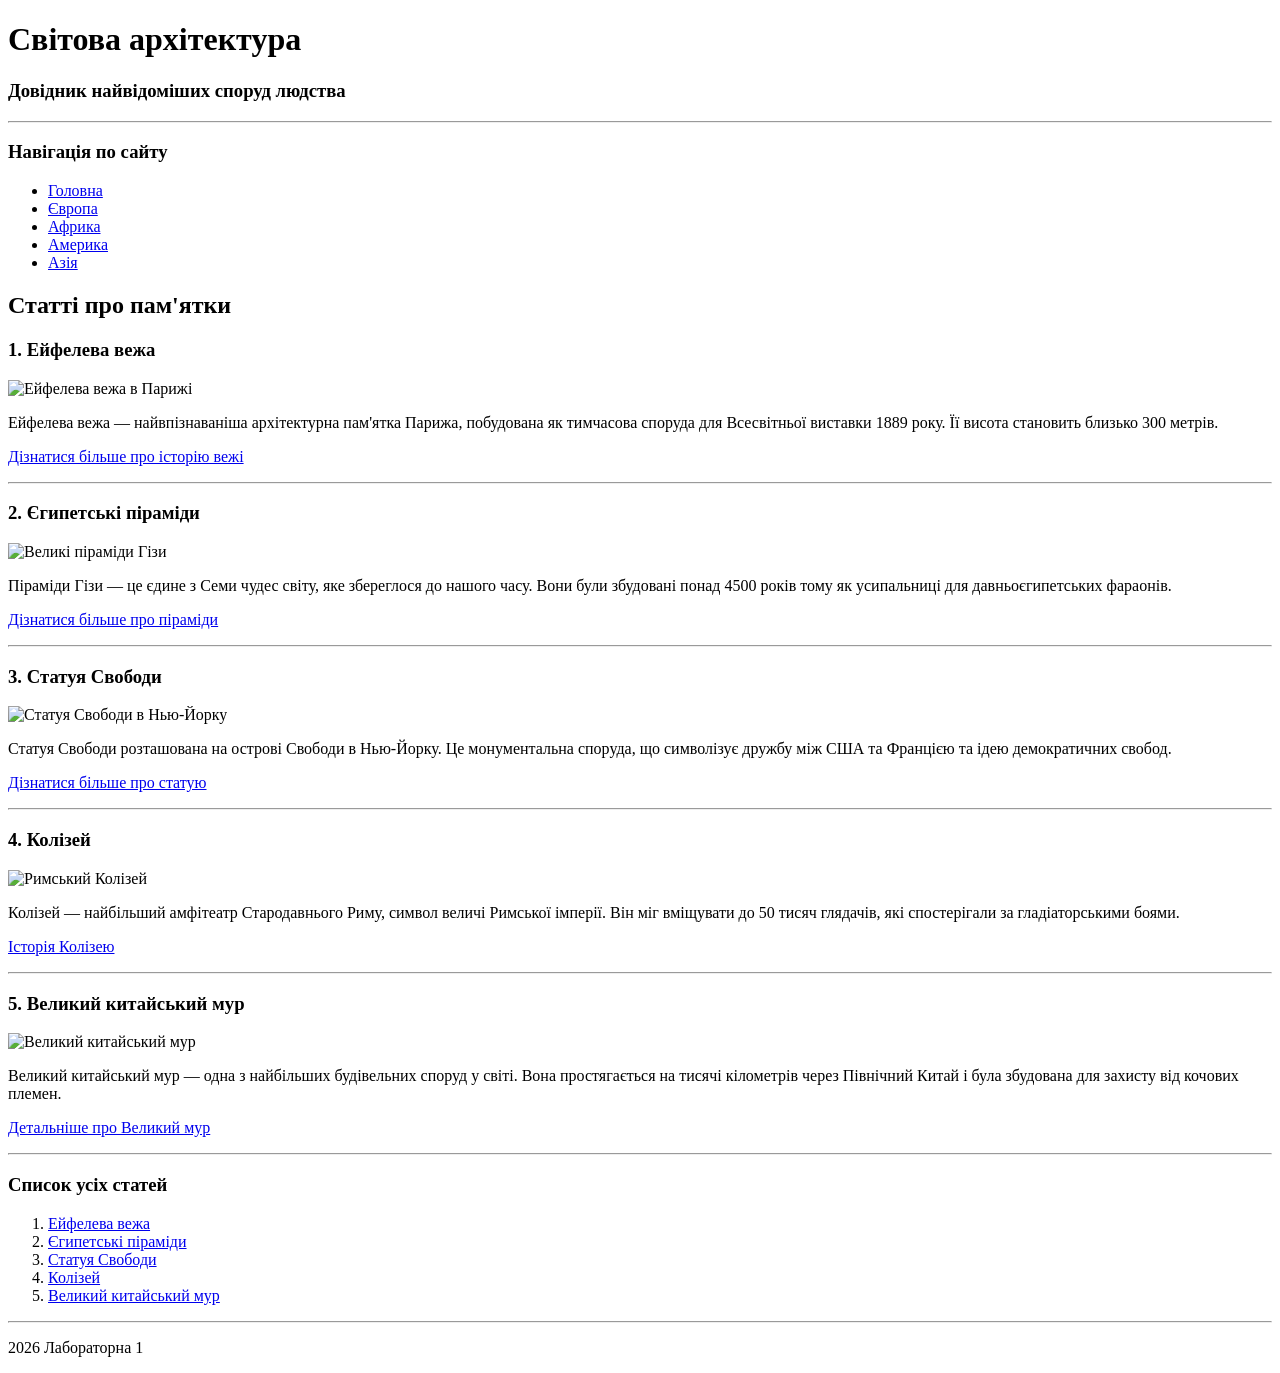
==== index.html @ 49d1f3b0 "Update and rename lab1.html to index.html" ====
<!DOCTYPE html>
<html lang="uk">
<head>
    <meta charset="UTF-8">
    <meta name="viewport" content="width=device-width, initial-scale=1.0">
    <title>Пам'ятки світу</title>
</head>
<body>
    <header>
        <h1>Світова архітектура</h1>
        <p>
            <h3>Довідник найвідоміших споруд людства</h3>
        </p>
    </header>
    <hr>
    <nav>
        <h3>Навігація по сайту</h3>
        <ul>
            <li><a href="index.html">Головна</a></li>
            <Li><a href="europe.html">Європа</a></Li>
            <li><a href="africe.html">Африка</a></li>
            <li><a href="america.html">Америка</a></li>
            <li><a href="asia.html">Азія</a></li>
        </ul>
    </nav>
    <main>
        <h2>Статті про пам'ятки</h2>
        <article id="eiffel">
            <h3>1. Ейфелева вежа</h3>
            <img src="https://images.unsplash.com/photo-1511739001486-6bfe10ce785f?w=300" alt="Ейфелева вежа в Парижі">
            <p>Ейфелева вежа — найвпізнаваніша архітектурна пам'ятка Парижа, побудована як тимчасова споруда для Всесвітньої виставки 1889 року. Її висота становить близько 300 метрів.</p>
            <p><a href="https://uk.wikipedia.org/wiki/Ейфелева_вежа" target="_blank">Дізнатися більше про історію вежі</a></p>
        </article>
        <hr>
        <article id="pyramids">
            <h3>2. Єгипетські піраміди</h3>
            <img src="https://images.unsplash.com/photo-1503177119275-0aa32b3a9368?w=300" alt="Великі піраміди Гізи">
            <p>Піраміди Гізи — це єдине з Семи чудес світу, яке збереглося до нашого часу. Вони були збудовані понад 4500 років тому як усипальниці для давньоєгипетських фараонів.</p>
            <p><a href="https://uk.wikipedia.org/wiki/Піраміди_Гізи" target="_blank">Дізнатися більше про піраміди</a></p>
        </article>
        <hr>
        <article id="liberty">
            <h3>3. Статуя Свободи</h3>
            <img src="https://images.unsplash.com/photo-1605130284535-11dd9eedc58a?w=300" alt="Статуя Свободи в Нью-Йорку">
            <p>Статуя Свободи розташована на острові Свободи в Нью-Йорку. Це монументальна споруда, що символізує дружбу між США та Францією та ідею демократичних свобод.</p>
            <p><a href="https://uk.wikipedia.org/wiki/Статуя_Свободи" target="_blank">Дізнатися більше про статую</a></p>
        </article>
        <hr>
        <article id="colosseum">
            <h3>4. Колізей</h3>
            <img src="https://images.unsplash.com/photo-1552832230-c0197dd311b5?w=300" alt="Римський Колізей">
            <p>Колізей — найбільший амфітеатр Стародавнього Риму, символ величі Римської імперії. Він міг вміщувати до 50 тисяч глядачів, які спостерігали за гладіаторськими боями.</p>
            <p><a href="https://uk.wikipedia.org/wiki/Колізей" target="_blank">Історія Колізею</a></p>
        </article>
        <hr>
        <article id="wall">
            <h3>5. Великий китайський мур</h3>
            <img src="https://images.unsplash.com/photo-1508804185872-d7badad00f7d?w=300" alt="Великий китайський мур">
            <p>Великий китайський мур — одна з найбільших будівельних споруд у світі. Вона простягається на тисячі кілометрів через Північний Китай і була збудована для захисту від кочових племен.</p>
            <p><a href="https://uk.wikipedia.org/wiki/Великий_китайський_мур" target="_blank">Детальніше про Великий мур</a></p>
        </article>
        <hr>
        <aside>
            <h3>Список усіх статей</h3>
            <ol>
                <li><a href="#eiffel">Ейфелева вежа</a></li>
                <li><a href="#pyramids">Єгипетські піраміди</a></li>
                <li><a href="#liberty">Статуя Свободи</a></li>
                <li><a href="#colosseum">Колізей</a></li>
                <li><a href="#wall">Великий китайський мур</a></li>
            </ol>
        </aside>
    </main>
    <footer>
        <hr>
        <p>2026 Лабораторна 1</p>
    </footer>
</body>
</html>
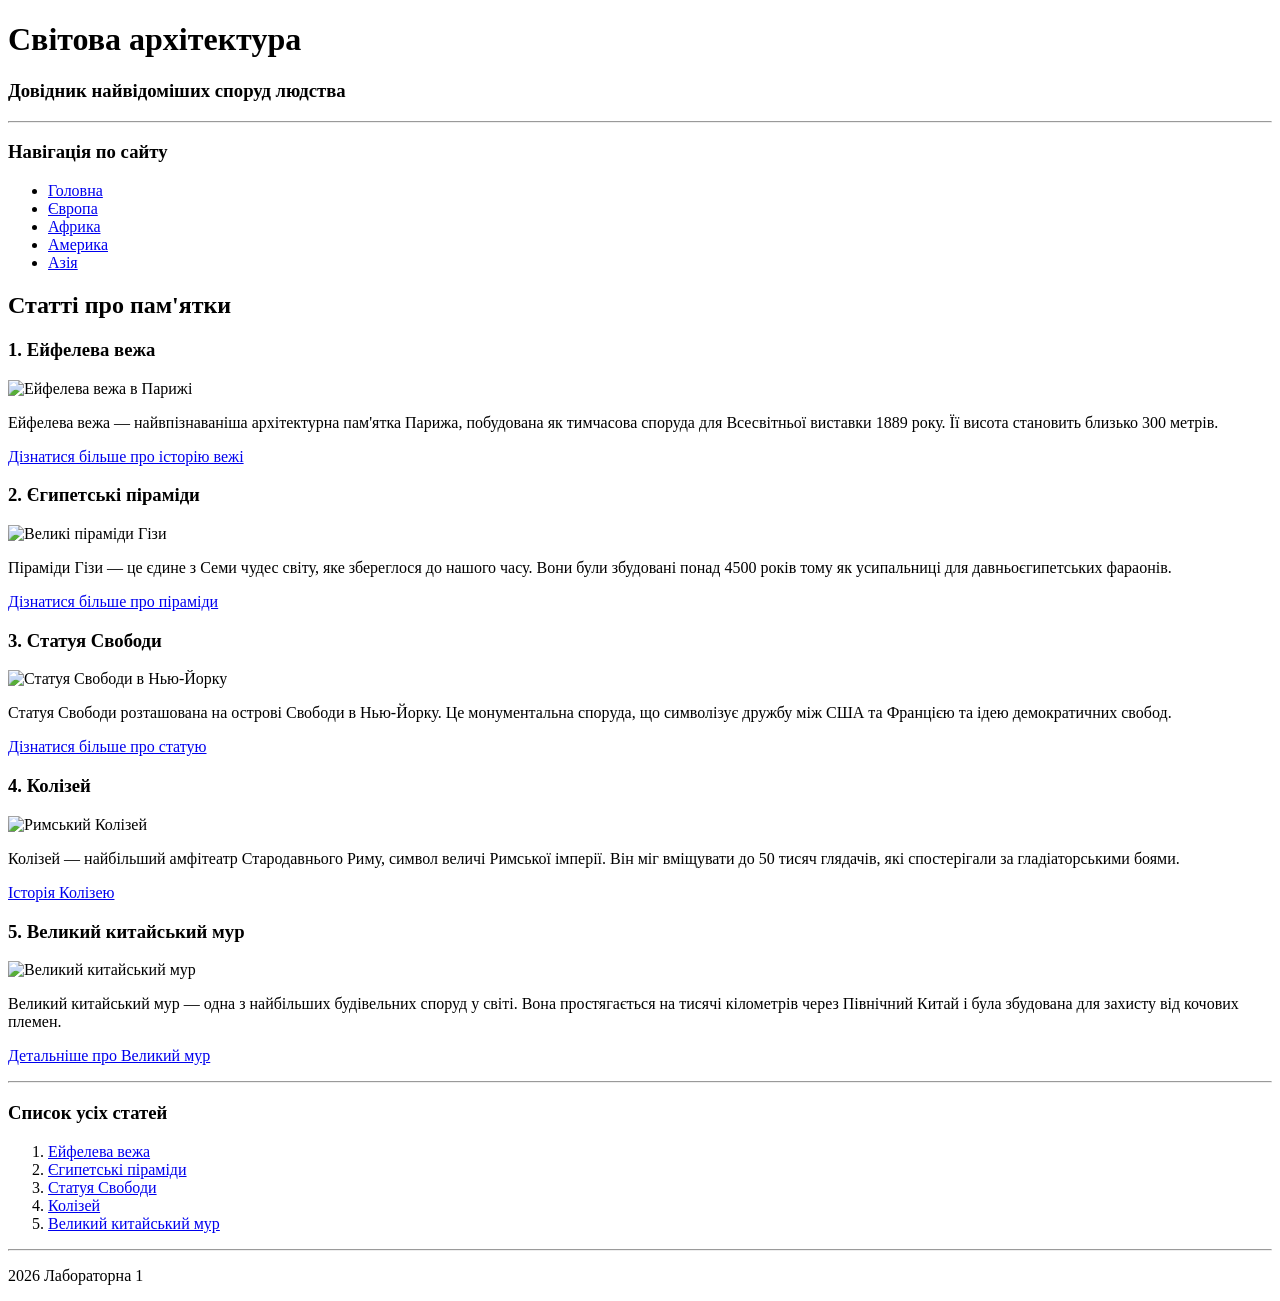
==== commit 87180a9f: "Update index.html" ====
--- a/index.html
+++ b/index.html
@@ -31,28 +31,24 @@
             <p>Ейфелева вежа — найвпізнаваніша архітектурна пам'ятка Парижа, побудована як тимчасова споруда для Всесвітньої виставки 1889 року. Її висота становить близько 300 метрів.</p>
             <p><a href="https://uk.wikipedia.org/wiki/Ейфелева_вежа" target="_blank">Дізнатися більше про історію вежі</a></p>
         </article>
-        <hr>
         <article id="pyramids">
             <h3>2. Єгипетські піраміди</h3>
             <img src="https://images.unsplash.com/photo-1503177119275-0aa32b3a9368?w=300" alt="Великі піраміди Гізи">
             <p>Піраміди Гізи — це єдине з Семи чудес світу, яке збереглося до нашого часу. Вони були збудовані понад 4500 років тому як усипальниці для давньоєгипетських фараонів.</p>
             <p><a href="https://uk.wikipedia.org/wiki/Піраміди_Гізи" target="_blank">Дізнатися більше про піраміди</a></p>
         </article>
-        <hr>
         <article id="liberty">
             <h3>3. Статуя Свободи</h3>
             <img src="https://images.unsplash.com/photo-1605130284535-11dd9eedc58a?w=300" alt="Статуя Свободи в Нью-Йорку">
             <p>Статуя Свободи розташована на острові Свободи в Нью-Йорку. Це монументальна споруда, що символізує дружбу між США та Францією та ідею демократичних свобод.</p>
             <p><a href="https://uk.wikipedia.org/wiki/Статуя_Свободи" target="_blank">Дізнатися більше про статую</a></p>
         </article>
-        <hr>
         <article id="colosseum">
             <h3>4. Колізей</h3>
             <img src="https://images.unsplash.com/photo-1552832230-c0197dd311b5?w=300" alt="Римський Колізей">
             <p>Колізей — найбільший амфітеатр Стародавнього Риму, символ величі Римської імперії. Він міг вміщувати до 50 тисяч глядачів, які спостерігали за гладіаторськими боями.</p>
             <p><a href="https://uk.wikipedia.org/wiki/Колізей" target="_blank">Історія Колізею</a></p>
         </article>
-        <hr>
         <article id="wall">
             <h3>5. Великий китайський мур</h3>
             <img src="https://images.unsplash.com/photo-1508804185872-d7badad00f7d?w=300" alt="Великий китайський мур">
@@ -77,3 +73,4 @@
     </footer>
 </body>
 </html>
+
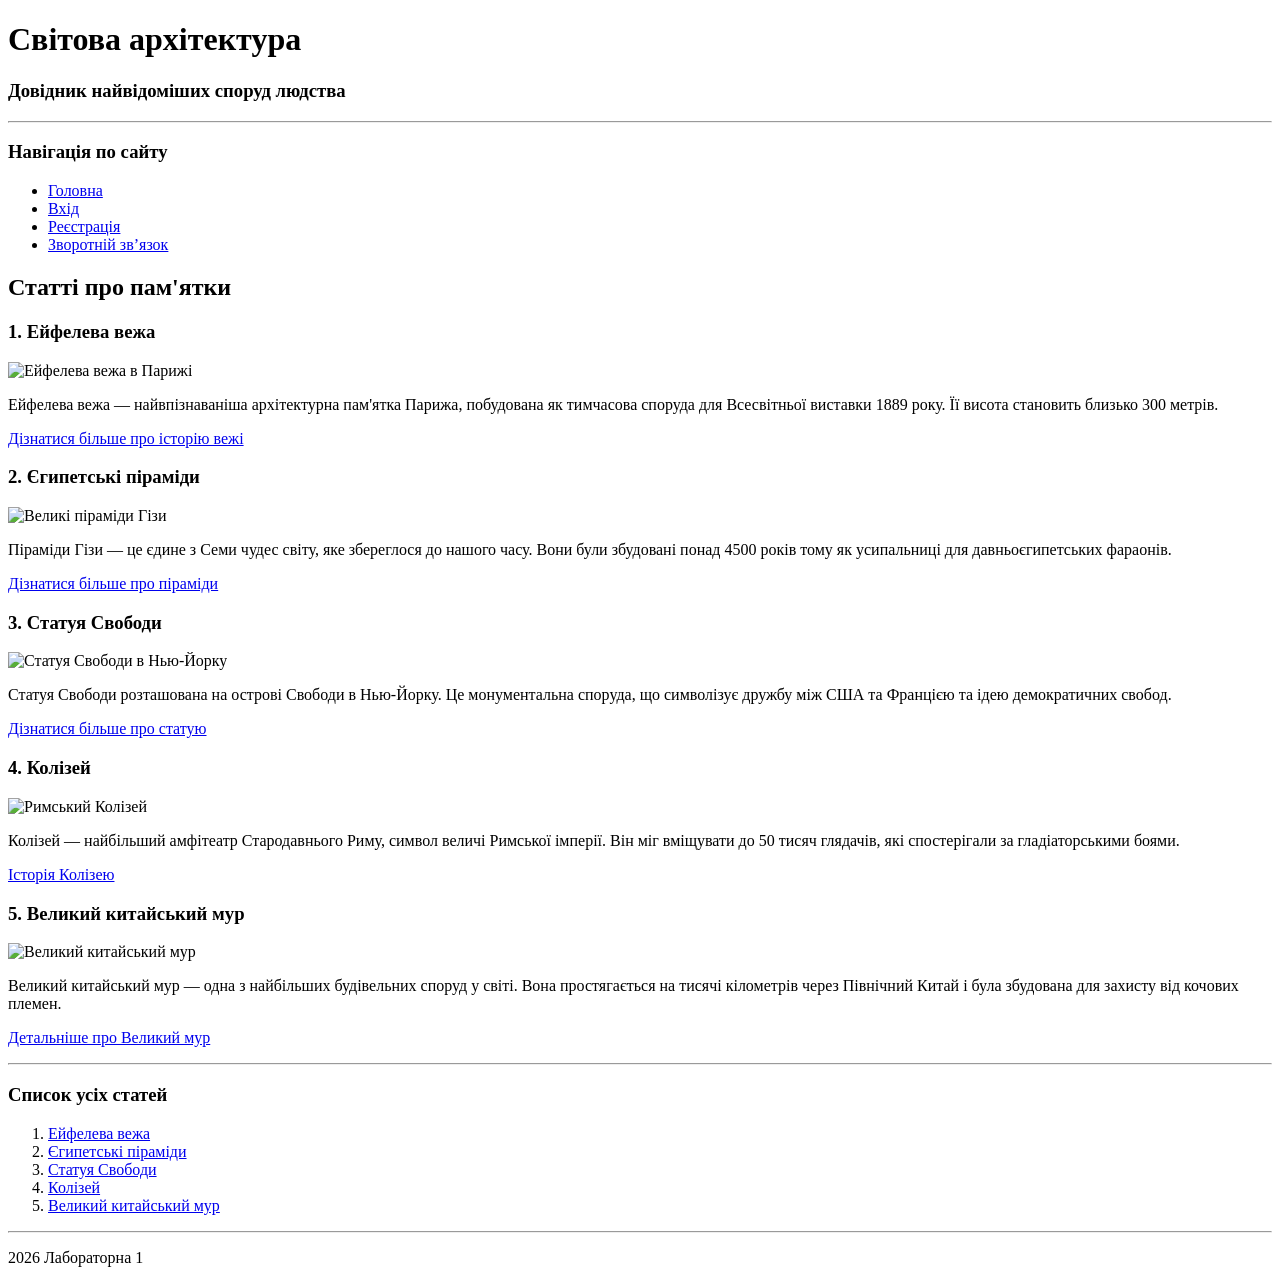
==== commit 0bf76077: "Update index.html" ====
--- a/index.html
+++ b/index.html
@@ -17,10 +17,9 @@
         <h3>Навігація по сайту</h3>
         <ul>
             <li><a href="index.html">Головна</a></li>
-            <Li><a href="europe.html">Європа</a></Li>
-            <li><a href="africe.html">Африка</a></li>
-            <li><a href="america.html">Америка</a></li>
-            <li><a href="asia.html">Азія</a></li>
+            <li><a href="login.html">Вхід</a></li>
+            <li><a href="register.html">Реєстрація</a></li>
+            <li><a href="feedback.html">Зворотній зв’язок</a></li>
         </ul>
     </nav>
     <main>
@@ -74,3 +73,4 @@
 </body>
 </html>
 
+
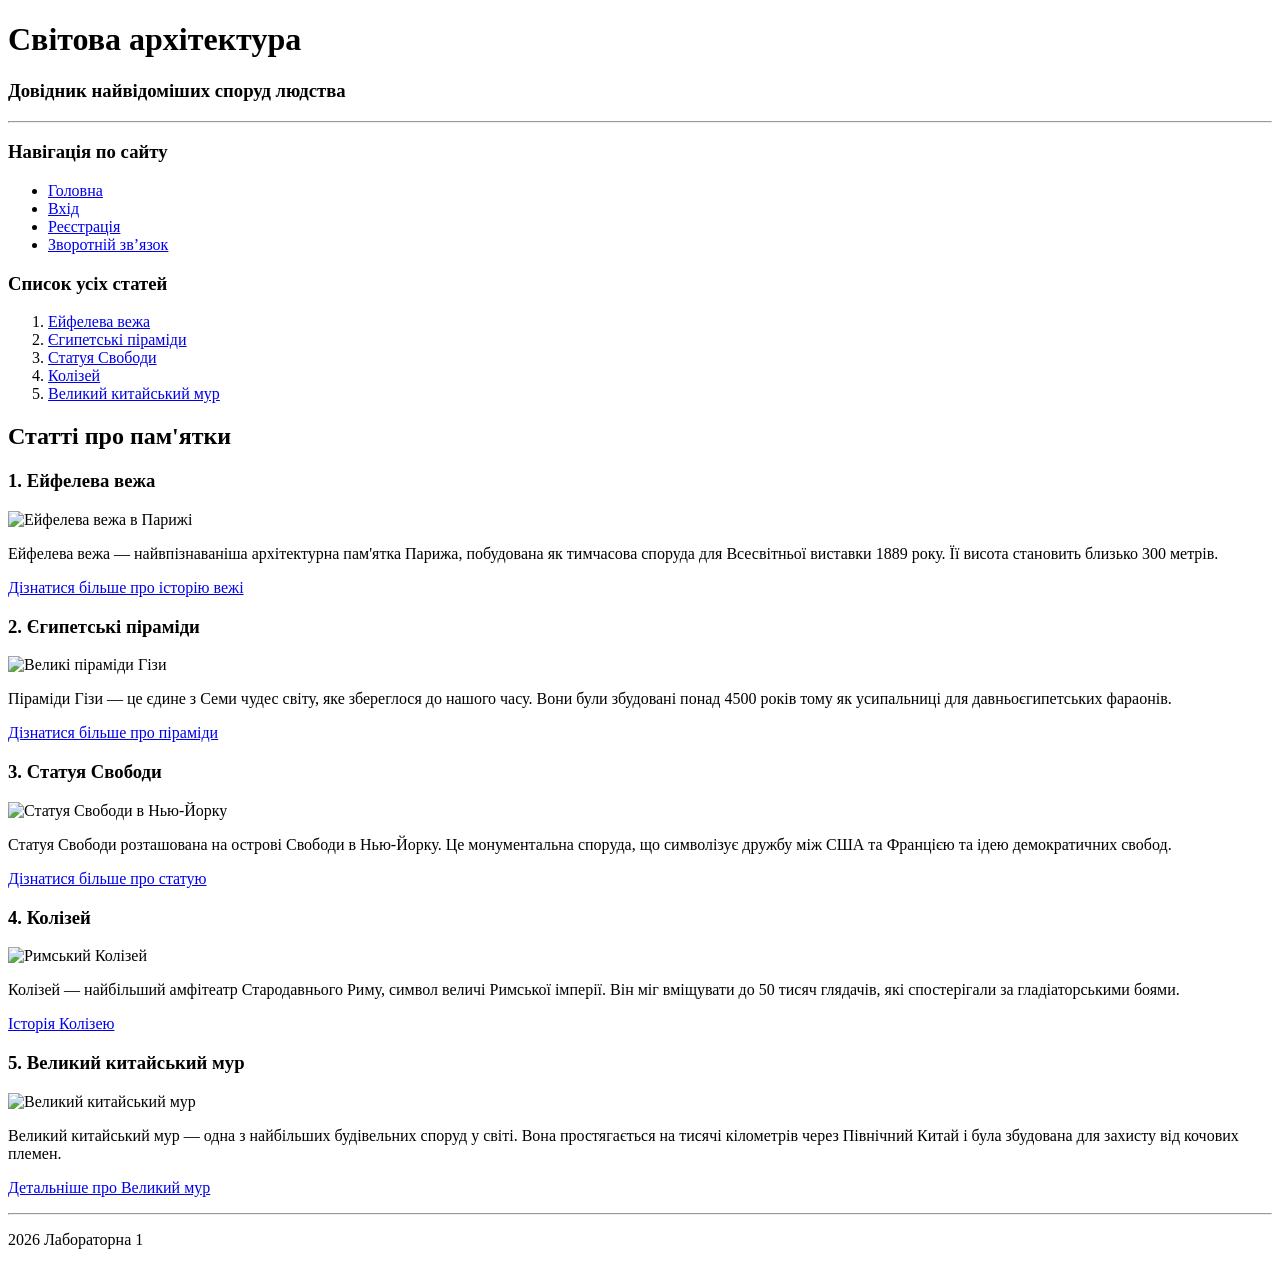
==== commit 8f721d13: "Update index.html" ====
--- a/index.html
+++ b/index.html
@@ -22,6 +22,16 @@
             <li><a href="feedback.html">Зворотній зв’язок</a></li>
         </ul>
     </nav>
+    <aside>
+            <h3>Список усіх статей</h3>
+            <ol>
+                <li><a href="#eiffel">Ейфелева вежа</a></li>
+                <li><a href="#pyramids">Єгипетські піраміди</a></li>
+                <li><a href="#liberty">Статуя Свободи</a></li>
+                <li><a href="#colosseum">Колізей</a></li>
+                <li><a href="#wall">Великий китайський мур</a></li>
+            </ol>
+    </aside>
     <main>
         <h2>Статті про пам'ятки</h2>
         <article id="eiffel">
@@ -54,17 +64,6 @@
             <p>Великий китайський мур — одна з найбільших будівельних споруд у світі. Вона простягається на тисячі кілометрів через Північний Китай і була збудована для захисту від кочових племен.</p>
             <p><a href="https://uk.wikipedia.org/wiki/Великий_китайський_мур" target="_blank">Детальніше про Великий мур</a></p>
         </article>
-        <hr>
-        <aside>
-            <h3>Список усіх статей</h3>
-            <ol>
-                <li><a href="#eiffel">Ейфелева вежа</a></li>
-                <li><a href="#pyramids">Єгипетські піраміди</a></li>
-                <li><a href="#liberty">Статуя Свободи</a></li>
-                <li><a href="#colosseum">Колізей</a></li>
-                <li><a href="#wall">Великий китайський мур</a></li>
-            </ol>
-        </aside>
     </main>
     <footer>
         <hr>
@@ -73,4 +72,3 @@
 </body>
 </html>
 
-
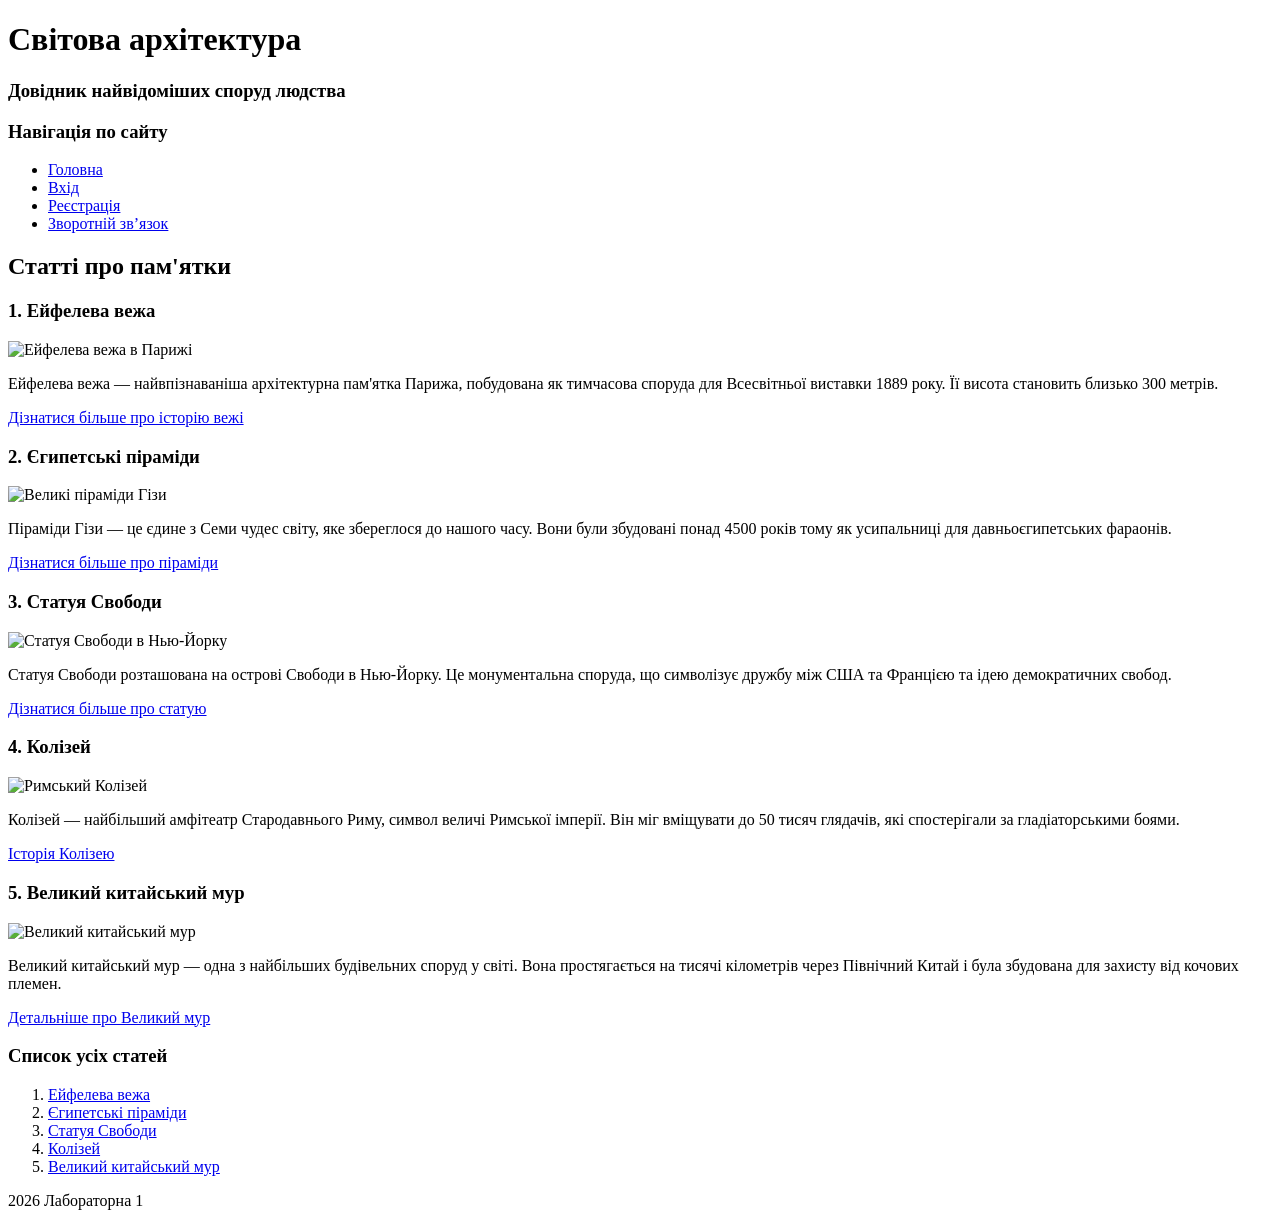
==== commit b343d5d9: "Update index.html" ====
--- a/index.html
+++ b/index.html
@@ -2,17 +2,15 @@
 <html lang="uk">
 <head>
     <meta charset="UTF-8">
+    <link rel="stylesheet" href="style.css">
     <meta name="viewport" content="width=device-width, initial-scale=1.0">
     <title>Пам'ятки світу</title>
 </head>
 <body>
     <header>
         <h1>Світова архітектура</h1>
-        <p>
-            <h3>Довідник найвідоміших споруд людства</h3>
-        </p>
+        <h3>Довідник найвідоміших споруд людства</h3>
     </header>
-    <hr>
     <nav>
         <h3>Навігація по сайту</h3>
         <ul>
@@ -22,7 +20,45 @@
             <li><a href="feedback.html">Зворотній зв’язок</a></li>
         </ul>
     </nav>
-    <aside>
+    <div class="container">    
+        <main>
+            <h2>Статті про пам'ятки</h2>
+            <article id="eiffel">
+                <h3>1. Ейфелева вежа</h3>
+                <img src="https://images.unsplash.com/photo-1511739001486-6bfe10ce785f?w=300" alt="Ейфелева вежа в Парижі">
+                <p>Ейфелева вежа — найвпізнаваніша архітектурна пам'ятка Парижа, побудована як тимчасова споруда для Всесвітньої виставки 1889 року. Її висота становить близько 300 метрів.</p>
+                <p><a href="https://uk.wikipedia.org/wiki/Ейфелева_вежа" target="_blank">Дізнатися більше про історію вежі</a></p>
+            </article>
+
+            <article id="pyramids">
+                <h3>2. Єгипетські піраміди</h3>
+                <img src="https://images.unsplash.com/photo-1503177119275-0aa32b3a9368?w=300" alt="Великі піраміди Гізи">
+                <p>Піраміди Гізи — це єдине з Семи чудес світу, яке збереглося до нашого часу. Вони були збудовані понад 4500 років тому як усипальниці для давньоєгипетських фараонів.</p>
+                <p><a href="https://uk.wikipedia.org/wiki/Піраміди_Гізи" target="_blank">Дізнатися більше про піраміди</a></p>
+            </article>
+
+            <article id="liberty">
+                <h3>3. Статуя Свободи</h3>
+                <img src="https://images.unsplash.com/photo-1605130284535-11dd9eedc58a?w=300" alt="Статуя Свободи в Нью-Йорку">
+                <p>Статуя Свободи розташована на острові Свободи в Нью-Йорку. Це монументальна споруда, що символізує дружбу між США та Францією та ідею демократичних свобод.</p>
+                <p><a href="https://uk.wikipedia.org/wiki/Статуя_Свободи" target="_blank">Дізнатися більше про статую</a></p>
+            </article>
+
+            <article id="colosseum">
+                <h3>4. Колізей</h3>
+                <img src="https://images.unsplash.com/photo-1552832230-c0197dd311b5?w=300" alt="Римський Колізей">
+                <p>Колізей — найбільший амфітеатр Стародавнього Риму, символ величі Римської імперії. Він міг вміщувати до 50 тисяч глядачів, які спостерігали за гладіаторськими боями.</p>
+                <p><a href="https://uk.wikipedia.org/wiki/Колізей" target="_blank">Історія Колізею</a></p>
+            </article>
+
+            <article id="wall">
+                <h3>5. Великий китайський мур</h3>
+                <img src="https://images.unsplash.com/photo-1508804185872-d7badad00f7d?w=300" alt="Великий китайський мур">
+                <p>Великий китайський мур — одна з найбільших будівельних споруд у світі. Вона простягається на тисячі кілометрів через Північний Китай і була збудована для захисту від кочових племен.</p>
+                <p><a href="https://uk.wikipedia.org/wiki/Великий_китайський_мур" target="_blank">Детальніше про Великий мур</a></p>
+            </article>
+        </main>
+        <aside>
             <h3>Список усіх статей</h3>
             <ol>
                 <li><a href="#eiffel">Ейфелева вежа</a></li>
@@ -31,44 +67,10 @@
                 <li><a href="#colosseum">Колізей</a></li>
                 <li><a href="#wall">Великий китайський мур</a></li>
             </ol>
-    </aside>
-    <main>
-        <h2>Статті про пам'ятки</h2>
-        <article id="eiffel">
-            <h3>1. Ейфелева вежа</h3>
-            <img src="https://images.unsplash.com/photo-1511739001486-6bfe10ce785f?w=300" alt="Ейфелева вежа в Парижі">
-            <p>Ейфелева вежа — найвпізнаваніша архітектурна пам'ятка Парижа, побудована як тимчасова споруда для Всесвітньої виставки 1889 року. Її висота становить близько 300 метрів.</p>
-            <p><a href="https://uk.wikipedia.org/wiki/Ейфелева_вежа" target="_blank">Дізнатися більше про історію вежі</a></p>
-        </article>
-        <article id="pyramids">
-            <h3>2. Єгипетські піраміди</h3>
-            <img src="https://images.unsplash.com/photo-1503177119275-0aa32b3a9368?w=300" alt="Великі піраміди Гізи">
-            <p>Піраміди Гізи — це єдине з Семи чудес світу, яке збереглося до нашого часу. Вони були збудовані понад 4500 років тому як усипальниці для давньоєгипетських фараонів.</p>
-            <p><a href="https://uk.wikipedia.org/wiki/Піраміди_Гізи" target="_blank">Дізнатися більше про піраміди</a></p>
-        </article>
-        <article id="liberty">
-            <h3>3. Статуя Свободи</h3>
-            <img src="https://images.unsplash.com/photo-1605130284535-11dd9eedc58a?w=300" alt="Статуя Свободи в Нью-Йорку">
-            <p>Статуя Свободи розташована на острові Свободи в Нью-Йорку. Це монументальна споруда, що символізує дружбу між США та Францією та ідею демократичних свобод.</p>
-            <p><a href="https://uk.wikipedia.org/wiki/Статуя_Свободи" target="_blank">Дізнатися більше про статую</a></p>
-        </article>
-        <article id="colosseum">
-            <h3>4. Колізей</h3>
-            <img src="https://images.unsplash.com/photo-1552832230-c0197dd311b5?w=300" alt="Римський Колізей">
-            <p>Колізей — найбільший амфітеатр Стародавнього Риму, символ величі Римської імперії. Він міг вміщувати до 50 тисяч глядачів, які спостерігали за гладіаторськими боями.</p>
-            <p><a href="https://uk.wikipedia.org/wiki/Колізей" target="_blank">Історія Колізею</a></p>
-        </article>
-        <article id="wall">
-            <h3>5. Великий китайський мур</h3>
-            <img src="https://images.unsplash.com/photo-1508804185872-d7badad00f7d?w=300" alt="Великий китайський мур">
-            <p>Великий китайський мур — одна з найбільших будівельних споруд у світі. Вона простягається на тисячі кілометрів через Північний Китай і була збудована для захисту від кочових племен.</p>
-            <p><a href="https://uk.wikipedia.org/wiki/Великий_китайський_мур" target="_blank">Детальніше про Великий мур</a></p>
-        </article>
-    </main>
+        </aside>
+    </div> 
     <footer>
-        <hr>
         <p>2026 Лабораторна 1</p>
     </footer>
 </body>
 </html>
-
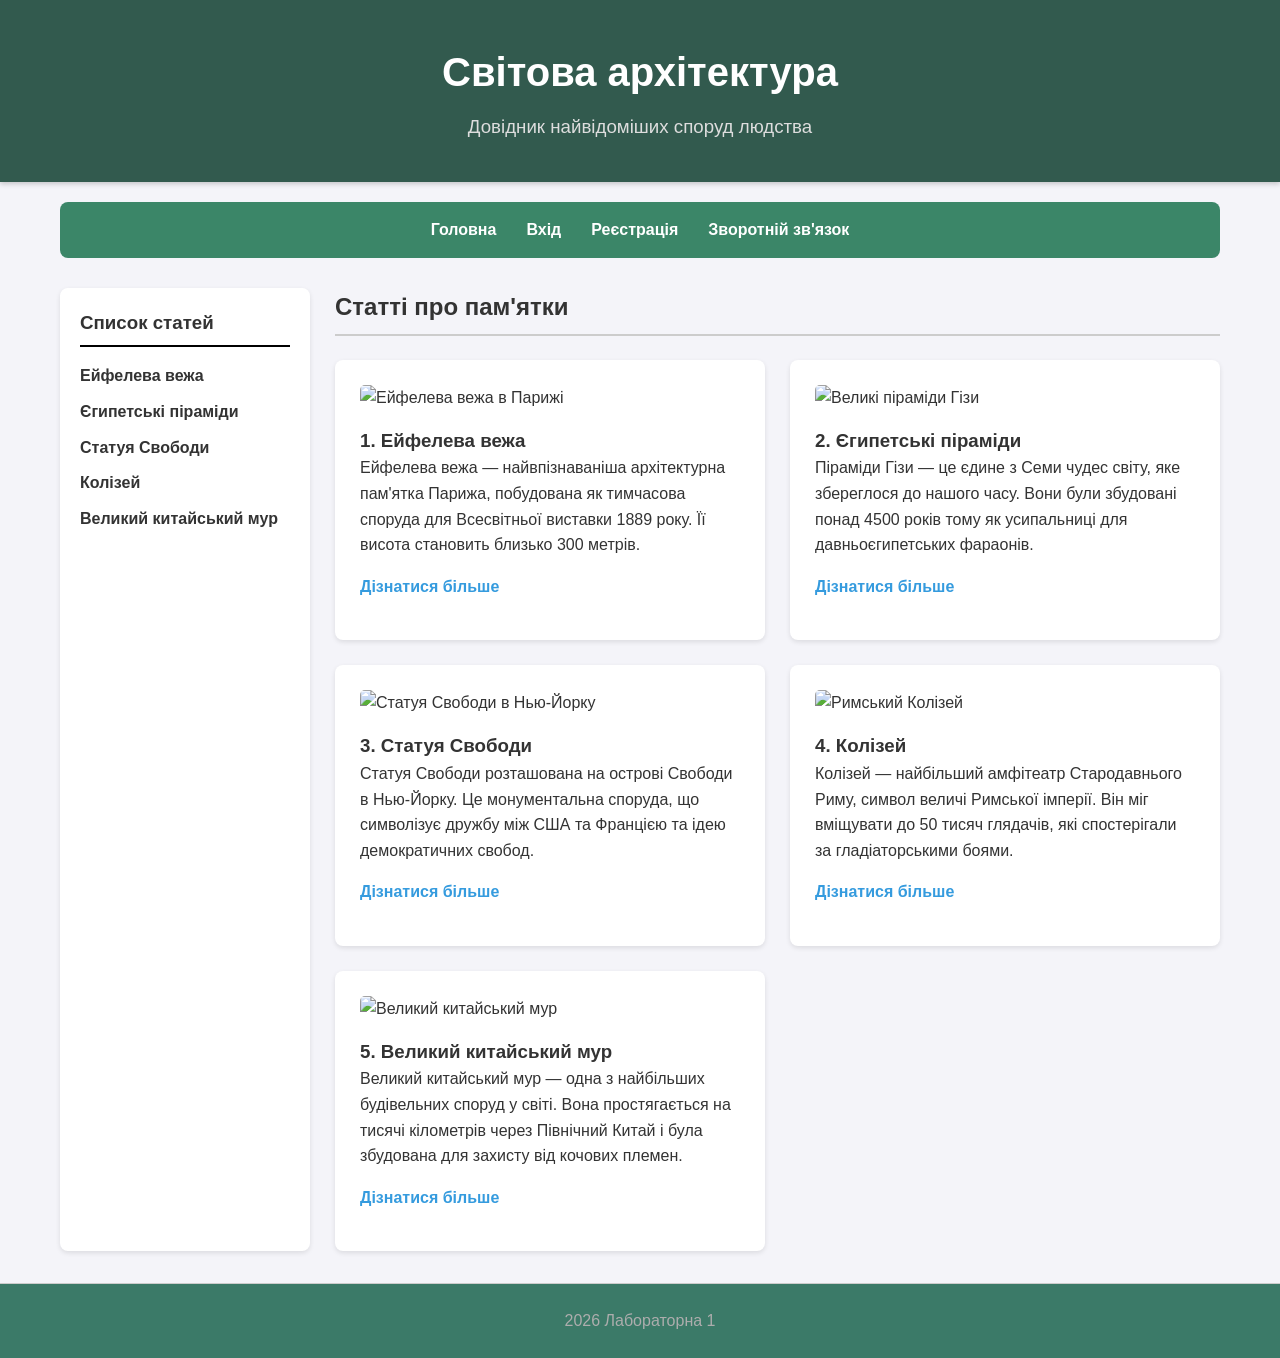
==== commit 01108b8f: "Add files via upload" ====
--- a/index.html
+++ b/index.html
@@ -2,75 +2,96 @@
 <html lang="uk">
 <head>
     <meta charset="UTF-8">
+    <meta name="viewport" content="width=device-width, initial-scale=1.0">
     <link rel="stylesheet" href="style.css">
-    <meta name="viewport" content="width=device-width, initial-scale=1.0">
-    <title>Пам'ятки світу</title>
+    <title>Пам'ятки світу — Світова архітектура</title>
 </head>
 <body>
     <header>
         <h1>Світова архітектура</h1>
         <h3>Довідник найвідоміших споруд людства</h3>
     </header>
+
     <nav>
-        <h3>Навігація по сайту</h3>
-        <ul>
-            <li><a href="index.html">Головна</a></li>
-            <li><a href="login.html">Вхід</a></li>
-            <li><a href="register.html">Реєстрація</a></li>
-            <li><a href="feedback.html">Зворотній зв’язок</a></li>
-        </ul>
+    <input type="checkbox" id="menu-toggle" class="menu-checkbox">
+    <label for="menu-toggle" class="mobile-menu-btn" onclick="">Меню</label>
+    <ul>
+        <li><a href="index.html">Головна</a></li>
+        <li><a href="login.html">Вхід</a></li>
+        <li><a href="register.html">Реєстрація</a></li>
+        <li><a href="feedback.html">Зворотній зв'язок</a></li>
+    </ul>
     </nav>
-    <div class="container">    
-        <main>
-            <h2>Статті про пам'ятки</h2>
-            <article id="eiffel">
-                <h3>1. Ейфелева вежа</h3>
-                <img src="https://images.unsplash.com/photo-1511739001486-6bfe10ce785f?w=300" alt="Ейфелева вежа в Парижі">
-                <p>Ейфелева вежа — найвпізнаваніша архітектурна пам'ятка Парижа, побудована як тимчасова споруда для Всесвітньої виставки 1889 року. Її висота становить близько 300 метрів.</p>
-                <p><a href="https://uk.wikipedia.org/wiki/Ейфелева_вежа" target="_blank">Дізнатися більше про історію вежі</a></p>
-            </article>
 
-            <article id="pyramids">
-                <h3>2. Єгипетські піраміди</h3>
-                <img src="https://images.unsplash.com/photo-1503177119275-0aa32b3a9368?w=300" alt="Великі піраміди Гізи">
-                <p>Піраміди Гізи — це єдине з Семи чудес світу, яке збереглося до нашого часу. Вони були збудовані понад 4500 років тому як усипальниці для давньоєгипетських фараонів.</p>
-                <p><a href="https://uk.wikipedia.org/wiki/Піраміди_Гізи" target="_blank">Дізнатися більше про піраміди</a></p>
-            </article>
+    <div class="container">
 
-            <article id="liberty">
-                <h3>3. Статуя Свободи</h3>
-                <img src="https://images.unsplash.com/photo-1605130284535-11dd9eedc58a?w=300" alt="Статуя Свободи в Нью-Йорку">
-                <p>Статуя Свободи розташована на острові Свободи в Нью-Йорку. Це монументальна споруда, що символізує дружбу між США та Францією та ідею демократичних свобод.</p>
-                <p><a href="https://uk.wikipedia.org/wiki/Статуя_Свободи" target="_blank">Дізнатися більше про статую</a></p>
-            </article>
-
-            <article id="colosseum">
-                <h3>4. Колізей</h3>
-                <img src="https://images.unsplash.com/photo-1552832230-c0197dd311b5?w=300" alt="Римський Колізей">
-                <p>Колізей — найбільший амфітеатр Стародавнього Риму, символ величі Римської імперії. Він міг вміщувати до 50 тисяч глядачів, які спостерігали за гладіаторськими боями.</p>
-                <p><a href="https://uk.wikipedia.org/wiki/Колізей" target="_blank">Історія Колізею</a></p>
-            </article>
-
-            <article id="wall">
-                <h3>5. Великий китайський мур</h3>
-                <img src="https://images.unsplash.com/photo-1508804185872-d7badad00f7d?w=300" alt="Великий китайський мур">
-                <p>Великий китайський мур — одна з найбільших будівельних споруд у світі. Вона простягається на тисячі кілометрів через Північний Китай і була збудована для захисту від кочових племен.</p>
-                <p><a href="https://uk.wikipedia.org/wiki/Великий_китайський_мур" target="_blank">Детальніше про Великий мур</a></p>
-            </article>
-        </main>
         <aside>
-            <h3>Список усіх статей</h3>
-            <ol>
+            <h3>Список статей</h3>
+            <ul>
                 <li><a href="#eiffel">Ейфелева вежа</a></li>
                 <li><a href="#pyramids">Єгипетські піраміди</a></li>
                 <li><a href="#liberty">Статуя Свободи</a></li>
                 <li><a href="#colosseum">Колізей</a></li>
                 <li><a href="#wall">Великий китайський мур</a></li>
-            </ol>
+            </ul>
         </aside>
-    </div> 
+
+        <main>
+            <h2>Статті про пам'ятки</h2>
+
+            <div class="articles-grid">
+
+                <article id="eiffel">
+                    <div class="article-img-wrap">
+                        <img src="https://images.unsplash.com/photo-1511739001486-6bfe10ce785f?w=600" alt="Ейфелева вежа в Парижі">
+                    </div>
+                    <h3>1. Ейфелева вежа</h3>
+                    <p>Ейфелева вежа — найвпізнаваніша архітектурна пам'ятка Парижа, побудована як тимчасова споруда для Всесвітньої виставки 1889 року. Її висота становить близько 300 метрів.</p>
+                    <p><a href="https://uk.wikipedia.org/wiki/Ейфелева_вежа" target="_blank">Дізнатися більше</a></p>
+                </article>
+
+                <article id="pyramids">
+                    <div class="article-img-wrap">
+                        <img src="https://images.unsplash.com/photo-1503177119275-0aa32b3a9368?w=600" alt="Великі піраміди Гізи">
+                    </div>
+                    <h3>2. Єгипетські піраміди</h3>
+                    <p>Піраміди Гізи — це єдине з Семи чудес світу, яке збереглося до нашого часу. Вони були збудовані понад 4500 років тому як усипальниці для давньоєгипетських фараонів.</p>
+                    <p><a href="https://uk.wikipedia.org/wiki/Піраміди_Гізи" target="_blank">Дізнатися більше</a></p>
+                </article>
+
+                <article id="liberty">
+                    <div class="article-img-wrap">
+                        <img src="https://images.unsplash.com/photo-1605130284535-11dd9eedc58a?w=600" alt="Статуя Свободи в Нью-Йорку">
+                    </div>
+                    <h3>3. Статуя Свободи</h3>
+                    <p>Статуя Свободи розташована на острові Свободи в Нью-Йорку. Це монументальна споруда, що символізує дружбу між США та Францією та ідею демократичних свобод.</p>
+                    <p><a href="https://uk.wikipedia.org/wiki/Статуя_Свободи" target="_blank">Дізнатися більше</a></p>
+                </article>
+
+                <article id="colosseum">
+                    <div class="article-img-wrap">
+                        <img src="https://images.unsplash.com/photo-1552832230-c0197dd311b5?w=600" alt="Римський Колізей">
+                    </div>
+                    <h3>4. Колізей</h3>
+                    <p>Колізей — найбільший амфітеатр Стародавнього Риму, символ величі Римської імперії. Він міг вміщувати до 50 тисяч глядачів, які спостерігали за гладіаторськими боями.</p>
+                    <p><a href="https://uk.wikipedia.org/wiki/Колізей" target="_blank">Дізнатися більше</a></p>
+                </article>
+
+                <article id="wall">
+                    <div class="article-img-wrap">
+                        <img src="https://images.unsplash.com/photo-1508804185872-d7badad00f7d?w=600" alt="Великий китайський мур">
+                    </div>
+                    <h3>5. Великий китайський мур</h3>
+                    <p>Великий китайський мур — одна з найбільших будівельних споруд у світі. Вона простягається на тисячі кілометрів через Північний Китай і була збудована для захисту від кочових племен.</p>
+                    <p><a href="https://uk.wikipedia.org/wiki/Великий_китайський_мур" target="_blank">Дізнатися більше</a></p>
+                </article>
+
+            </div>
+        </main>
+    </div>
+
     <footer>
         <p>2026 Лабораторна 1</p>
     </footer>
 </body>
-</html>
+</html>
--- a/style.css
+++ b/style.css
@@ -0,0 +1,302 @@
+* {
+    box-sizing: border-box;
+    margin: 0;
+    padding: 0;
+}
+
+body {
+    font-family: Arial, sans-serif;
+    line-height: 1.6;
+    background-color: #f4f4f9;
+    color: #333333;
+    display: flex;
+    flex-direction: column;
+    min-height: 100vh;
+}
+
+header {
+    background-color: #0d3d2dd5;
+    color: #ffffff;
+    text-align: center;
+    padding: 2.5rem 1rem;
+    margin-bottom: 20px;
+    box-shadow: 0 2px 5px rgba(0, 0, 0, 0.2);
+}
+
+header h1 {
+    font-size: 2.5rem;
+    margin-bottom: 0.5rem;
+}
+
+header h3 {
+    font-weight: normal;
+    color: #dddddd;
+}
+
+nav {
+    max-width: 1200px;
+    width: 100%;
+    margin: 0 auto 30px auto;
+    padding: 0 20px;
+    position: relative;
+}
+
+nav ul {
+    background-color: #0d6b44cc;
+    border-radius: 8px;
+    list-style: none;
+    padding: 15px 0;
+    display: flex;
+    justify-content: center;
+}
+
+nav ul li a {
+    color: #ffffff !important;
+    text-decoration: none;
+    font-weight: bold;
+    margin: 0 15px;
+    transition: color 0.3s ease;
+}
+
+nav ul li a:hover {
+    color: #4c93af !important;
+}
+
+.menu-checkbox {
+    position: absolute;
+    opacity: 0;
+    z-index: -1;
+}
+
+/* Ховаємо кнопку на ПК */
+.mobile-menu-btn {
+    display: none;
+}
+
+.container {
+    display: grid;
+    grid-template-columns: 250px 1fr;
+    gap: 25px;
+    max-width: 1200px;
+    margin: 0 auto 2rem auto;
+    padding: 0 20px;
+    flex: 1;
+}
+
+aside {
+    background-color: #ffffff;
+    border-radius: 8px;
+    padding: 20px;
+    box-shadow: 0 2px 5px rgba(0, 0, 0, 0.1);
+    position: sticky;
+    top: 20px;
+}
+
+aside h3 {
+    margin-bottom: 1rem;
+    padding-bottom: 0.5rem;
+    border-bottom: 2px solid #000000;
+}
+
+aside ul {
+    list-style: none;
+    margin-top: 15px;
+}
+
+aside ul li {
+    margin-bottom: 10px;
+}
+
+aside a {
+    text-decoration: none;
+    color: #333333 !important;
+    font-weight: bold;
+    display: block;
+}
+
+aside a:hover {
+    color: #4c93af !important;
+}
+
+
+body > main {
+    max-width: 800px;
+    width: 100%;
+    margin: 0 auto 2rem auto;
+    padding: 0 20px;
+    flex: 1;
+}
+
+h2 {
+    color: #333333;
+    border-bottom: 2px solid #cccccc;
+    margin-bottom: 1.5rem;
+    padding-bottom: 0.5rem;
+}
+
+.articles-grid {
+    display: grid;
+    grid-template-columns: repeat(2, 1fr);
+    gap: 25px;
+}
+
+article {
+    background-color: #ffffff;
+    border-radius: 8px;
+    padding: 25px;
+    display: flex;
+    flex-direction: column;
+    box-shadow: 0 2px 5px rgba(0, 0, 0, 0.1);
+    transition: transform 0.3s, box-shadow 0.3s;
+}
+
+.article-img-wrap img {
+    border-radius: 5px;
+    width: 100%;
+    height: 200px;
+    object-fit: cover;
+    margin-bottom: 15px;
+}
+
+article p {
+    margin-bottom: 1rem;
+    flex-grow: 1;
+}
+
+article a {
+    color: #359bde;
+    text-decoration: none;
+    font-weight: bold;
+}
+
+article a:hover {
+    text-decoration: underline;
+}
+
+form {
+    background-color: #ffffff;
+    border-radius: 8px;
+    padding: 30px;
+    box-shadow: 0 2px 5px rgba(0, 0, 0, 0.1);
+    max-width: 600px;
+    margin: 0 auto;
+}
+
+label { font-weight: bold; }
+
+input[type="checkbox"] + label, 
+input[type="radio"] + label {
+    font-weight: normal;
+    margin-left: 8px;
+}
+
+input[type="text"], input[type="password"], input[type="email"], 
+input[type="tel"], textarea, select {
+    width: 100%;
+    border: 1px solid #cccccc;
+    border-radius: 4px;
+    padding: 10px;
+    margin: 5px 0 20px 0;
+    font-family: inherit;
+    font-size: 1rem;
+}
+
+
+fieldset {
+    border: 1px solid #cccccc;
+    border-radius: 4px;
+    margin-bottom: 20px;
+    padding: 15px;
+}
+
+button {
+    background-color: #4a7c4fd2;
+    color: #ffffff;
+    border: none;
+    border-radius: 4px;
+    padding: 12px 24px;
+    font-size: 1rem;
+    font-weight: bold;
+    cursor: pointer;
+    margin-right: 15px;
+    transition: background-color 0.3s;
+}
+
+button:hover { background-color: #397c3d; }
+button[type="reset"] { background-color: #8b4044; }
+button[type="reset"]:hover { background-color: #b31717 ; }
+
+
+footer {
+    background-color: #347562f5;
+    color: #adadad;
+    text-align: center;
+    padding: 1.5rem 1rem;
+    margin-top: auto;
+    border-top: 1px solid #cccccc;
+}   
+
+
+@media screen and (max-width: 800px) {
+    .container, .articles-grid {
+        grid-template-columns: 1fr;
+    }
+
+    .mobile-menu-btn {
+        display: block !important;
+        visibility: visible;
+        background-color: #383c7e;
+        color: #ffffff !important;
+        font-weight: bold;
+        text-align: center;
+        font-size: 1.2rem;
+        padding: 15px;
+        margin-bottom: 10px;
+        border-radius: 8px;
+        cursor: pointer;
+    }
+
+    nav ul {
+        display: none;
+        flex-direction: column;
+        padding: 0;
+    }
+
+    nav ul li a {
+        display: block;
+        border-top: 1px solid rgba(255, 255, 255, 0.1);
+        padding: 15px;
+        margin: 0;
+    }
+
+    .menu-checkbox:checked ~ ul {
+        display: flex;
+    }
+
+    aside {
+        position: static;
+        background-color: transparent;
+        box-shadow: none;
+        padding: 0;
+    }
+
+    aside h3 {
+        text-align: center;
+        border-bottom: none;
+    }
+
+    aside ul {
+        display: flex;
+        flex-wrap: wrap;
+        gap: 10px;
+        justify-content: center;
+    }
+
+    aside a {
+        background-color: #ffffff;
+        border-radius: 20px;
+        border: 1px solid #cccccc;
+        padding: 10px 20px;
+        text-align: center;
+    }
+}
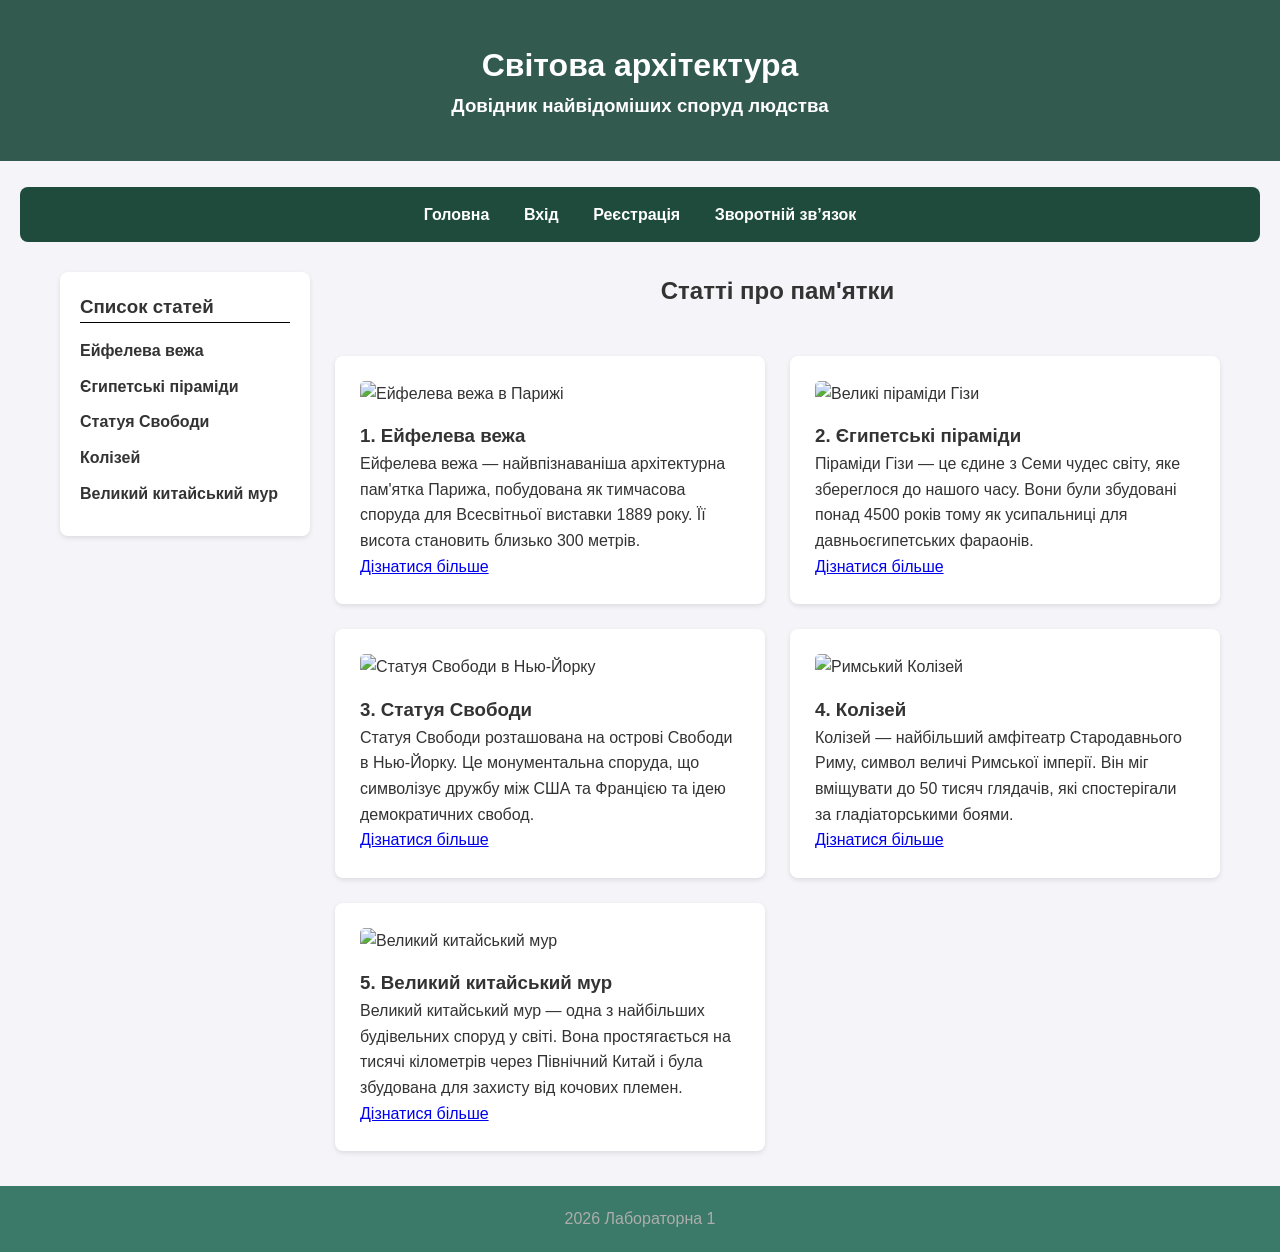
==== commit c8391d12: "Add files via upload" ====
--- a/index.html
+++ b/index.html
@@ -4,7 +4,7 @@
     <meta charset="UTF-8">
     <meta name="viewport" content="width=device-width, initial-scale=1.0">
     <link rel="stylesheet" href="style.css">
-    <title>Пам'ятки світу — Світова архітектура</title>
+    <title>Світова архітектура</title>
 </head>
 <body>
     <header>
@@ -13,14 +13,14 @@
     </header>
 
     <nav>
-    <input type="checkbox" id="menu-toggle" class="menu-checkbox">
-    <label for="menu-toggle" class="mobile-menu-btn" onclick="">Меню</label>
-    <ul>
-        <li><a href="index.html">Головна</a></li>
-        <li><a href="login.html">Вхід</a></li>
-        <li><a href="register.html">Реєстрація</a></li>
-        <li><a href="feedback.html">Зворотній зв'язок</a></li>
-    </ul>
+        <input type="checkbox" id="menu-toggle" class="menu-checkbox">
+        <label for="menu-toggle" class="mobile-menu-btn" onclick="">Меню</label>
+        <div class="nav-links">
+            <a href="index.html">Головна</a>
+            <a href="login.html">Вхід</a>
+            <a href="register.html">Реєстрація</a>
+            <a href="feedback.html">Зворотній зв’язок</a>
+        </div>
     </nav>
 
     <div class="container">
@@ -38,55 +38,40 @@
 
         <main>
             <h2>Статті про пам'ятки</h2>
-
-            <div class="articles-grid">
-
                 <article id="eiffel">
-                    <div class="article-img-wrap">
-                        <img src="https://images.unsplash.com/photo-1511739001486-6bfe10ce785f?w=600" alt="Ейфелева вежа в Парижі">
-                    </div>
+                    <img src="https://www.cestee.com.ua/images/41/78/14178-920w.webp?w=600" alt="Ейфелева вежа в Парижі">
                     <h3>1. Ейфелева вежа</h3>
                     <p>Ейфелева вежа — найвпізнаваніша архітектурна пам'ятка Парижа, побудована як тимчасова споруда для Всесвітньої виставки 1889 року. Її висота становить близько 300 метрів.</p>
                     <p><a href="https://uk.wikipedia.org/wiki/Ейфелева_вежа" target="_blank">Дізнатися більше</a></p>
                 </article>
 
                 <article id="pyramids">
-                    <div class="article-img-wrap">
-                        <img src="https://images.unsplash.com/photo-1503177119275-0aa32b3a9368?w=600" alt="Великі піраміди Гізи">
-                    </div>
+                    <img src="https://trips.com.ua/wp-content/uploads/2022/11/giza-pyramids-1.jpg?w=600" alt="Великі піраміди Гізи">
                     <h3>2. Єгипетські піраміди</h3>
                     <p>Піраміди Гізи — це єдине з Семи чудес світу, яке збереглося до нашого часу. Вони були збудовані понад 4500 років тому як усипальниці для давньоєгипетських фараонів.</p>
                     <p><a href="https://uk.wikipedia.org/wiki/Піраміди_Гізи" target="_blank">Дізнатися більше</a></p>
                 </article>
 
                 <article id="liberty">
-                    <div class="article-img-wrap">
-                        <img src="https://images.unsplash.com/photo-1605130284535-11dd9eedc58a?w=600" alt="Статуя Свободи в Нью-Йорку">
-                    </div>
+                    <img src="https://prousa.info/images/cities/statue_of_liberty/statue_of_liberty.webp?w=600" alt="Статуя Свободи в Нью-Йорку">
                     <h3>3. Статуя Свободи</h3>
                     <p>Статуя Свободи розташована на острові Свободи в Нью-Йорку. Це монументальна споруда, що символізує дружбу між США та Францією та ідею демократичних свобод.</p>
                     <p><a href="https://uk.wikipedia.org/wiki/Статуя_Свободи" target="_blank">Дізнатися більше</a></p>
                 </article>
 
                 <article id="colosseum">
-                    <div class="article-img-wrap">
-                        <img src="https://images.unsplash.com/photo-1552832230-c0197dd311b5?w=600" alt="Римський Колізей">
-                    </div>
+                    <img src="https://upload.wikimedia.org/wikipedia/commons/thumb/d/de/Colosseo_2020.jpg/1280px-Colosseo_2020.jpg?w=600" alt="Римський Колізей">
                     <h3>4. Колізей</h3>
                     <p>Колізей — найбільший амфітеатр Стародавнього Риму, символ величі Римської імперії. Він міг вміщувати до 50 тисяч глядачів, які спостерігали за гладіаторськими боями.</p>
                     <p><a href="https://uk.wikipedia.org/wiki/Колізей" target="_blank">Дізнатися більше</a></p>
                 </article>
 
                 <article id="wall">
-                    <div class="article-img-wrap">
-                        <img src="https://images.unsplash.com/photo-1508804185872-d7badad00f7d?w=600" alt="Великий китайський мур">
-                    </div>
+                    <img src="https://wem.ua/wp-content/uploads/2025/11/kytajska-stina.jpg?w=600" alt="Великий китайський мур">
                     <h3>5. Великий китайський мур</h3>
                     <p>Великий китайський мур — одна з найбільших будівельних споруд у світі. Вона простягається на тисячі кілометрів через Північний Китай і була збудована для захисту від кочових племен.</p>
                     <p><a href="https://uk.wikipedia.org/wiki/Великий_китайський_мур" target="_blank">Дізнатися більше</a></p>
                 </article>
-
-            </div>
         </main>
     </div>
 
--- a/style.css
+++ b/style.css
@@ -5,72 +5,67 @@
 }
 
 body {
-    font-family: Arial, sans-serif;
+    font-family: Arial, sans-serif; 
+    background-color: #f4f4f9; 
+    color: #333; 
+    display: grid;
     line-height: 1.6;
-    background-color: #f4f4f9;
-    color: #333333;
-    display: flex;
-    flex-direction: column;
     min-height: 100vh;
+}
+
+main h2 {
+    grid-column: 1 / span 2;
+    text-align: center;
+    margin-bottom: 20px;
 }
 
 header {
     background-color: #0d3d2dd5;
     color: #ffffff;
-    text-align: center;
-    padding: 2.5rem 1rem;
-    margin-bottom: 20px;
-    box-shadow: 0 2px 5px rgba(0, 0, 0, 0.2);
-}
-
-header h1 {
-    font-size: 2.5rem;
-    margin-bottom: 0.5rem;
-}
-
-header h3 {
-    font-weight: normal;
-    color: #dddddd;
+    width: 100%;
+    text-align: center;
+    padding: 40px;
 }
 
 nav {
-    max-width: 1200px;
     width: 100%;
-    margin: 0 auto 30px auto;
+    margin-bottom: 30px;
     padding: 0 20px;
     position: relative;
 }
 
-nav ul {
-    background-color: #0d6b44cc;
-    border-radius: 8px;
-    list-style: none;
-    padding: 15px 0;
-    display: flex;
-    justify-content: center;
-}
-
-nav ul li a {
-    color: #ffffff !important;
-    text-decoration: none;
-    font-weight: bold;
-    margin: 0 15px;
-    transition: color 0.3s ease;
-}
-
-nav ul li a:hover {
-    color: #4c93af !important;
-}
-
-.menu-checkbox {
-    position: absolute;
-    opacity: 0;
-    z-index: -1;
-}
-
-/* Ховаємо кнопку на ПК */
+.nav-links {
+    background-color: #1f4b3c; 
+    border-radius: 8px; 
+    padding: 15px;
+    text-align: center;
+}
+
+.nav-links a {
+    color: white; 
+    text-decoration: none; 
+    margin: 0 15px; 
+    font-weight: bold; 
+    display: inline-block;
+}
+
+.nav-links a:hover {
+    color: #4c93af; 
+}
+
+#menu-toggle, .menu-checkbox {
+    visibility: hidden;
+}
+
 .mobile-menu-btn {
     display: none;
+    background-color: #2b4a68; 
+    color: white; 
+    padding: 15px;
+    font-weight: bold;
+    cursor: pointer;
+    border-radius: 8px;
+    text-align: center;
 }
 
 .container {
@@ -78,9 +73,14 @@
     grid-template-columns: 250px 1fr;
     gap: 25px;
     max-width: 1200px;
-    margin: 0 auto 2rem auto;
+    margin: 0 auto 35px auto;
     padding: 0 20px;
-    flex: 1;
+}
+
+.container main {
+    display: grid; 
+    grid-template-columns: repeat(2, 1fr); 
+    gap: 25px;
 }
 
 aside {
@@ -88,14 +88,13 @@
     border-radius: 8px;
     padding: 20px;
     box-shadow: 0 2px 5px rgba(0, 0, 0, 0.1);
+    align-self: start;
     position: sticky;
     top: 20px;
 }
 
 aside h3 {
-    margin-bottom: 1rem;
-    padding-bottom: 0.5rem;
-    border-bottom: 2px solid #000000;
+    border-bottom: 1px solid black;
 }
 
 aside ul {
@@ -103,200 +102,138 @@
     margin-top: 15px;
 }
 
-aside ul li {
+aside li {
     margin-bottom: 10px;
 }
 
 aside a {
     text-decoration: none;
-    color: #333333 !important;
+    color: #333333;
     font-weight: bold;
     display: block;
 }
 
 aside a:hover {
-    color: #4c93af !important;
-}
-
-
-body > main {
-    max-width: 800px;
-    width: 100%;
-    margin: 0 auto 2rem auto;
-    padding: 0 20px;
-    flex: 1;
-}
-
-h2 {
-    color: #333333;
-    border-bottom: 2px solid #cccccc;
-    margin-bottom: 1.5rem;
-    padding-bottom: 0.5rem;
-}
-
-.articles-grid {
-    display: grid;
-    grid-template-columns: repeat(2, 1fr);
-    gap: 25px;
+    color: #4c93af;
 }
 
 article {
-    background-color: #ffffff;
-    border-radius: 8px;
-    padding: 25px;
-    display: flex;
-    flex-direction: column;
-    box-shadow: 0 2px 5px rgba(0, 0, 0, 0.1);
-    transition: transform 0.3s, box-shadow 0.3s;
-}
-
-.article-img-wrap img {
-    border-radius: 5px;
-    width: 100%;
-    height: 200px;
-    object-fit: cover;
-    margin-bottom: 15px;
-}
-
-article p {
-    margin-bottom: 1rem;
-    flex-grow: 1;
-}
-
-article a {
-    color: #359bde;
-    text-decoration: none;
-    font-weight: bold;
-}
-
-article a:hover {
-    text-decoration: underline;
+    background-color: white; 
+    padding: 25px; 
+    border-radius: 8px; 
+    box-shadow: 0 2px 5px rgba(0,0,0,0.1); 
+}
+
+article img {
+    border-radius: 5px; 
+    max-width: 100%; 
+    height: auto;  
+    margin-bottom: 15px; 
 }
 
 form {
-    background-color: #ffffff;
-    border-radius: 8px;
-    padding: 30px;
-    box-shadow: 0 2px 5px rgba(0, 0, 0, 0.1);
+    background-color: white; 
+    padding: 30px; 
+    border-radius: 8px; 
+    box-shadow: 0 2px 5px rgba(0,0,0,0.1); 
+    text-align: left; 
     max-width: 600px;
-    margin: 0 auto;
-}
-
-label { font-weight: bold; }
-
-input[type="checkbox"] + label, 
-input[type="radio"] + label {
-    font-weight: normal;
-    margin-left: 8px;
-}
-
-input[type="text"], input[type="password"], input[type="email"], 
+    margin: 20px auto 40px auto;
+}
+
+input[type="text"], input[type="password"], input[type="email"],
 input[type="tel"], textarea, select {
-    width: 100%;
-    border: 1px solid #cccccc;
+    width: 100%; 
+    padding: 10px; 
+    margin-top: 5px; 
+    margin-bottom: 20px; 
+    border: 1px solid #ccc; 
+    border-radius: 4px; 
+    box-sizing: border-box; 
+    font-family: Arial, sans-serif; 
+}
+
+button {
+    background-color: #4CAF50; 
+    color: white; 
+    padding: 12px 20px;  
     border-radius: 4px;
-    padding: 10px;
-    margin: 5px 0 20px 0;
-    font-family: inherit;
-    font-size: 1rem;
-}
-
-
-fieldset {
-    border: 1px solid #cccccc;
-    border-radius: 4px;
-    margin-bottom: 20px;
-    padding: 15px;
-}
-
-button {
-    background-color: #4a7c4fd2;
-    color: #ffffff;
     border: none;
-    border-radius: 4px;
-    padding: 12px 24px;
-    font-size: 1rem;
-    font-weight: bold;
-    cursor: pointer;
-    margin-right: 15px;
-    transition: background-color 0.3s;
-}
-
-button:hover { background-color: #397c3d; }
-button[type="reset"] { background-color: #8b4044; }
-button[type="reset"]:hover { background-color: #b31717 ; }
+    cursor: pointer; 
+    font-size: 16px; 
+    margin-right: 10px; 
+}
+
+button:hover { 
+     opacity: 0.7; 
+}
+button[type="reset"] { 
+    background-color: #8b4044; 
+}
 
 
 footer {
     background-color: #347562f5;
     color: #adadad;
     text-align: center;
-    padding: 1.5rem 1rem;
+    padding: 20px;
     margin-top: auto;
-    border-top: 1px solid #cccccc;
+    width: 100%;
 }   
 
 
-@media screen and (max-width: 800px) {
-    .container, .articles-grid {
+@media screen and (max-width: 720px) {
+    .container, .container main {
+        display: block;
+    }
+
+    .container {
         grid-template-columns: 1fr;
     }
-
-    .mobile-menu-btn {
-        display: block !important;
-        visibility: visible;
-        background-color: #383c7e;
-        color: #ffffff !important;
-        font-weight: bold;
-        text-align: center;
-        font-size: 1.2rem;
+    
+    main {
+        grid-template-columns: 1fr;
+    }
+
+     .mobile-menu-btn {
+        display: block; 
+    }
+
+    .nav-links {
+        display: none;
+        grid-template-columns: 1fr;
+        border-radius: 8px;
+        margin-top: 10px; 
+    }
+
+    .nav-links a {
         padding: 15px;
-        margin-bottom: 10px;
-        border-radius: 8px;
-        cursor: pointer;
-    }
-
-    nav ul {
-        display: none;
-        flex-direction: column;
-        padding: 0;
-    }
-
-    nav ul li a {
         display: block;
         border-top: 1px solid rgba(255, 255, 255, 0.1);
-        padding: 15px;
-        margin: 0;
-    }
-
-    .menu-checkbox:checked ~ ul {
-        display: flex;
+    }
+    
+     .menu-checkbox:checked ~ .nav-links {
+        display: grid;
     }
 
     aside {
         position: static;
-        background-color: transparent;
-        box-shadow: none;
-        padding: 0;
-    }
-
-    aside h3 {
-        text-align: center;
-        border-bottom: none;
+        margin-bottom: 20px;
     }
 
     aside ul {
-        display: flex;
-        flex-wrap: wrap;
+        display: grid;
+        grid-template-columns: repeat(auto-fit, minmax(120px, 1fr));
         gap: 10px;
         justify-content: center;
     }
 
     aside a {
-        background-color: #ffffff;
-        border-radius: 20px;
-        border: 1px solid #cccccc;
+        background-color: white; 
         padding: 10px 20px;
+        border-radius: 20px; 
+        border: 1px solid #dddddd;
+        box-shadow: 0 2px 4px rgba(0,0,0,0.05);
         text-align: center;
     }
 }
